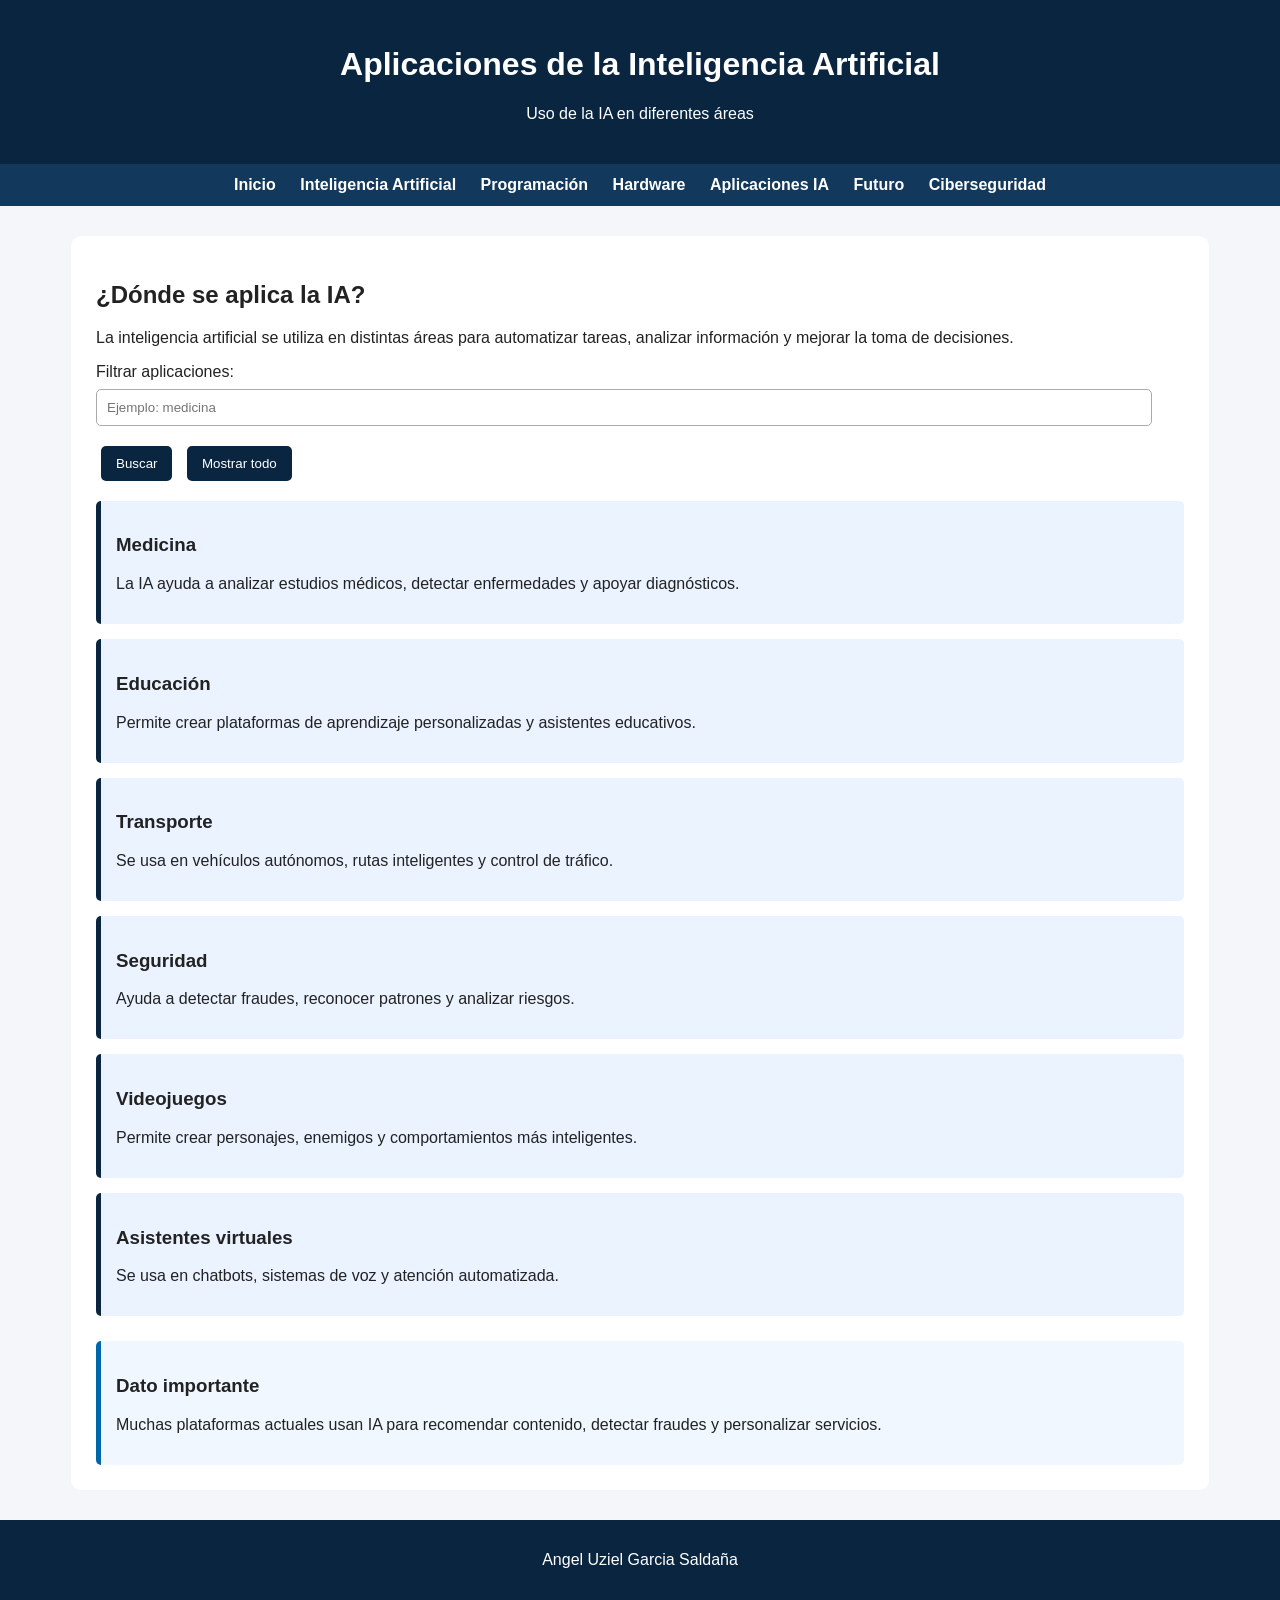
==== aplicaciones.html @ 4ab901c8 "Terminacion de todas las páginas" ====
<!DOCTYPE html>
<html lang="es">
<head>
    <meta charset="UTF-8">
    <title>Aplicaciones de la IA</title>
    <link rel="stylesheet" href="style.css">
    <script src="script.js"></script>
</head>
<body onload="cargarAplicaciones()">

<header>
    <h1>Aplicaciones de la Inteligencia Artificial</h1>
    <p>Uso de la IA en diferentes áreas</p>
</header>

<nav>
    <a href="index.html">Inicio</a>
    <a href="ia.html">Inteligencia Artificial</a>
    <a href="programacion.html">Programación</a>
    <a href="hardware.html">Hardware</a>
    <a href="aplicaciones.html">Aplicaciones IA</a>
    <a href="futuro.html">Futuro</a>
    <a href="ciberseguridad.html">Ciberseguridad</a>
</nav>

<main>
    <article>
        <h2>¿Dónde se aplica la IA?</h2>

        <p>
            La inteligencia artificial se utiliza en distintas áreas para automatizar tareas,
            analizar información y mejorar la toma de decisiones.
        </p>

        <label for="filtroAplicaciones">Filtrar aplicaciones:</label>
        <input type="text" id="filtroAplicaciones" placeholder="Ejemplo: medicina">
        <button onclick="filtrarAplicaciones()">Buscar</button>
        <button onclick="cargarAplicaciones()">Mostrar todo</button>

        <section id="contenidoAplicaciones"></section>
    </article>

    <aside>
        <h3>Dato importante</h3>
        <p>
            Muchas plataformas actuales usan IA para recomendar contenido, detectar fraudes
            y personalizar servicios.
        </p>
    </aside>
</main>

<footer>
    <p>Angel Uziel Garcia Saldaña</p>
</footer>

</body>
</html>
---- style.css ----
body {
    margin: 0;
    font-family: Arial, sans-serif;
    background-color: #f4f6f9;
    color: #222;
}

header {
    background-color: #0a2540;
    color: white;
    text-align: center;
    padding: 25px;
}

nav {
    background-color: #12385c;
    text-align: center;
    padding: 12px;
}

nav a {
    color: white;
    text-decoration: none;
    margin: 10px;
    font-weight: bold;
}

nav a:hover {
    color: #00d4ff;
}

main {
    width: 85%;
    margin: 30px auto;
    background-color: white;
    padding: 25px;
    border-radius: 10px;
}

article {
    margin-bottom: 25px;
}

aside {
    background-color: #f0f7ff;
    padding: 15px;
    border-left: 5px solid #0066aa;
    border-radius: 5px;
}

.card {
    background-color: #eaf3ff;
    padding: 15px;
    margin: 15px 0;
    border-left: 5px solid #0a2540;
    border-radius: 5px;
}

button {
    background-color: #0a2540;
    color: white;
    border: none;
    padding: 10px 15px;
    cursor: pointer;
    border-radius: 5px;
    margin: 5px;
}

button:hover {
    background-color: #0066aa;
}

input {
    display: block;
    width: 95%;
    padding: 10px;
    margin: 8px 0 15px 0;
    border: 1px solid #aaa;
    border-radius: 5px;
}

footer {
    background-color: #0a2540;
    color: white;
    text-align: center;
    padding: 15px;
    margin-top: 30px;
}

#mensajeLogin {
    font-weight: bold;
}

@media screen and (max-width: 768px) {
    nav a {
        display: block;
        margin: 10px 0;
    }

    main {
        width: 95%;
        padding: 15px;
    }

    button {
        width: 100%;
    }
}
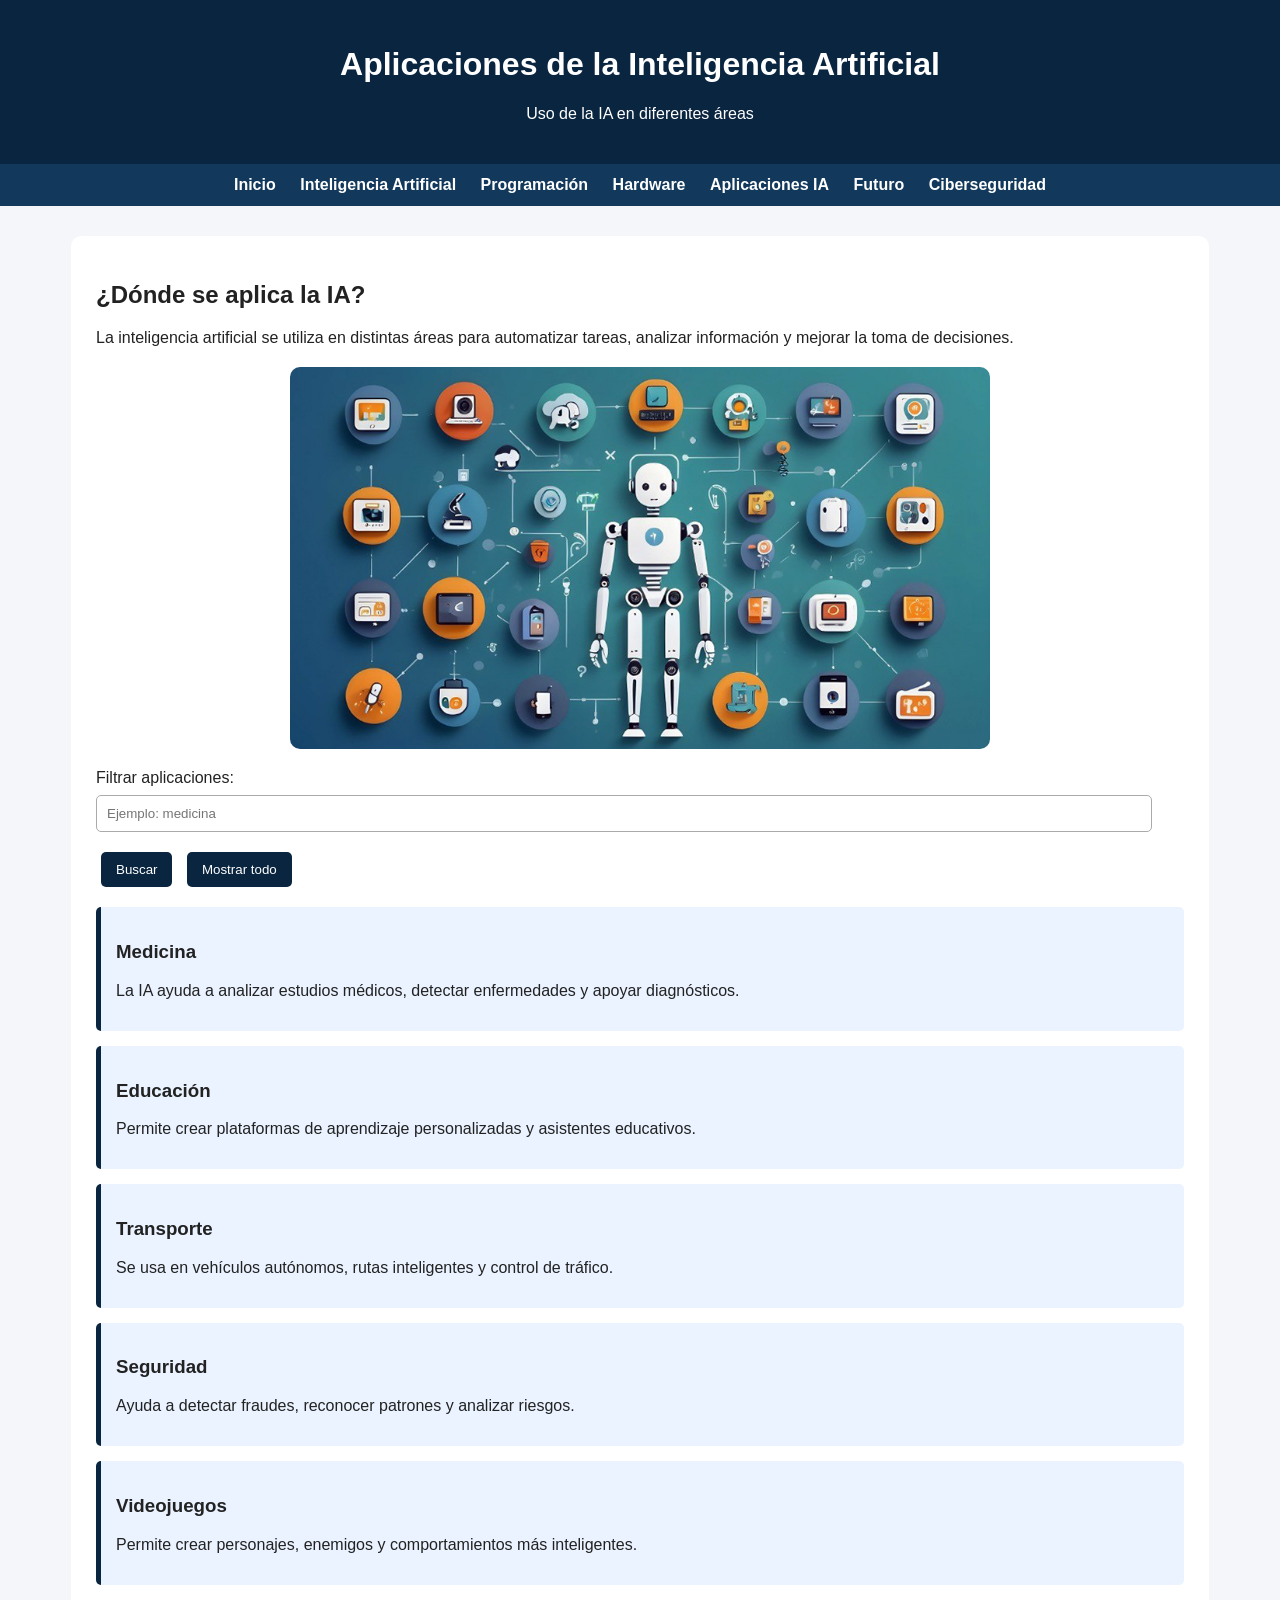
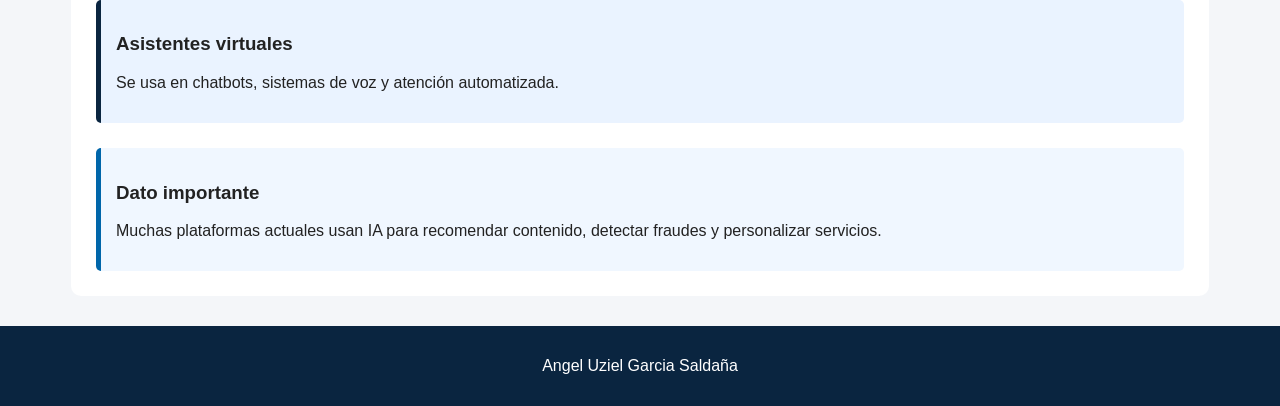
==== commit c85f626f: "Version final" ====
--- a/aplicaciones.html
+++ b/aplicaciones.html
@@ -1,57 +1,62 @@
 <!DOCTYPE html>
 <html lang="es">
+
 <head>
     <meta charset="UTF-8">
     <title>Aplicaciones de la IA</title>
     <link rel="stylesheet" href="style.css">
     <script src="script.js"></script>
 </head>
+
 <body onload="cargarAplicaciones()">
 
-<header>
-    <h1>Aplicaciones de la Inteligencia Artificial</h1>
-    <p>Uso de la IA en diferentes áreas</p>
-</header>
+    <header>
+        <h1>Aplicaciones de la Inteligencia Artificial</h1>
+        <p>Uso de la IA en diferentes áreas</p>
+    </header>
 
-<nav>
-    <a href="index.html">Inicio</a>
-    <a href="ia.html">Inteligencia Artificial</a>
-    <a href="programacion.html">Programación</a>
-    <a href="hardware.html">Hardware</a>
-    <a href="aplicaciones.html">Aplicaciones IA</a>
-    <a href="futuro.html">Futuro</a>
-    <a href="ciberseguridad.html">Ciberseguridad</a>
-</nav>
+    <nav>
+        <a href="index.html">Inicio</a>
+        <a href="ia.html">Inteligencia Artificial</a>
+        <a href="programacion.html">Programación</a>
+        <a href="hardware.html">Hardware</a>
+        <a href="aplicaciones.html">Aplicaciones IA</a>
+        <a href="futuro.html">Futuro</a>
+        <a href="ciberseguridad.html">Ciberseguridad</a>
+    </nav>
 
-<main>
-    <article>
-        <h2>¿Dónde se aplica la IA?</h2>
+    <main>
+        <article>
+            <h2>¿Dónde se aplica la IA?</h2>
 
-        <p>
-            La inteligencia artificial se utiliza en distintas áreas para automatizar tareas,
-            analizar información y mejorar la toma de decisiones.
-        </p>
+            <p>
+                La inteligencia artificial se utiliza en distintas áreas para automatizar tareas,
+                analizar información y mejorar la toma de decisiones.
+            </p>
 
-        <label for="filtroAplicaciones">Filtrar aplicaciones:</label>
-        <input type="text" id="filtroAplicaciones" placeholder="Ejemplo: medicina">
-        <button onclick="filtrarAplicaciones()">Buscar</button>
-        <button onclick="cargarAplicaciones()">Mostrar todo</button>
+            <img src="imagenes/aplicaciones.jpg" alt="Aplicaciones de la inteligencia artificial" class="imagen">
 
-        <section id="contenidoAplicaciones"></section>
-    </article>
+            <label for="filtroAplicaciones">Filtrar aplicaciones:</label>
+            <input type="text" id="filtroAplicaciones" placeholder="Ejemplo: medicina">
+            <button onclick="filtrarAplicaciones()">Buscar</button>
+            <button onclick="cargarAplicaciones()">Mostrar todo</button>
 
-    <aside>
-        <h3>Dato importante</h3>
-        <p>
-            Muchas plataformas actuales usan IA para recomendar contenido, detectar fraudes
-            y personalizar servicios.
-        </p>
-    </aside>
-</main>
+            <section id="contenidoAplicaciones"></section>
+        </article>
 
-<footer>
-    <p>Angel Uziel Garcia Saldaña</p>
-</footer>
+        <aside>
+            <h3>Dato importante</h3>
+            <p>
+                Muchas plataformas actuales usan IA para recomendar contenido, detectar fraudes
+                y personalizar servicios.
+            </p>
+        </aside>
+    </main>
+
+    <footer>
+        <p>Angel Uziel Garcia Saldaña</p>
+    </footer>
 
 </body>
+
 </html>
--- a/style.css
+++ b/style.css
@@ -105,4 +105,33 @@
     button {
         width: 100%;
     }
+}
+
+.imagen{
+    display:block;
+    width:100%;
+    max-width:700px;
+    margin:20px auto;
+    border-radius:10px;
+}
+
+table{
+    width:100%;
+    border-collapse:collapse;
+    margin-top:20px;
+}
+
+table th{
+    background:#0a2540;
+    color:white;
+    padding:10px;
+}
+
+table td{
+    border:1px solid #ccc;
+    padding:10px;
+}
+
+table tr:nth-child(even){
+    background:#f2f2f2;
 }
